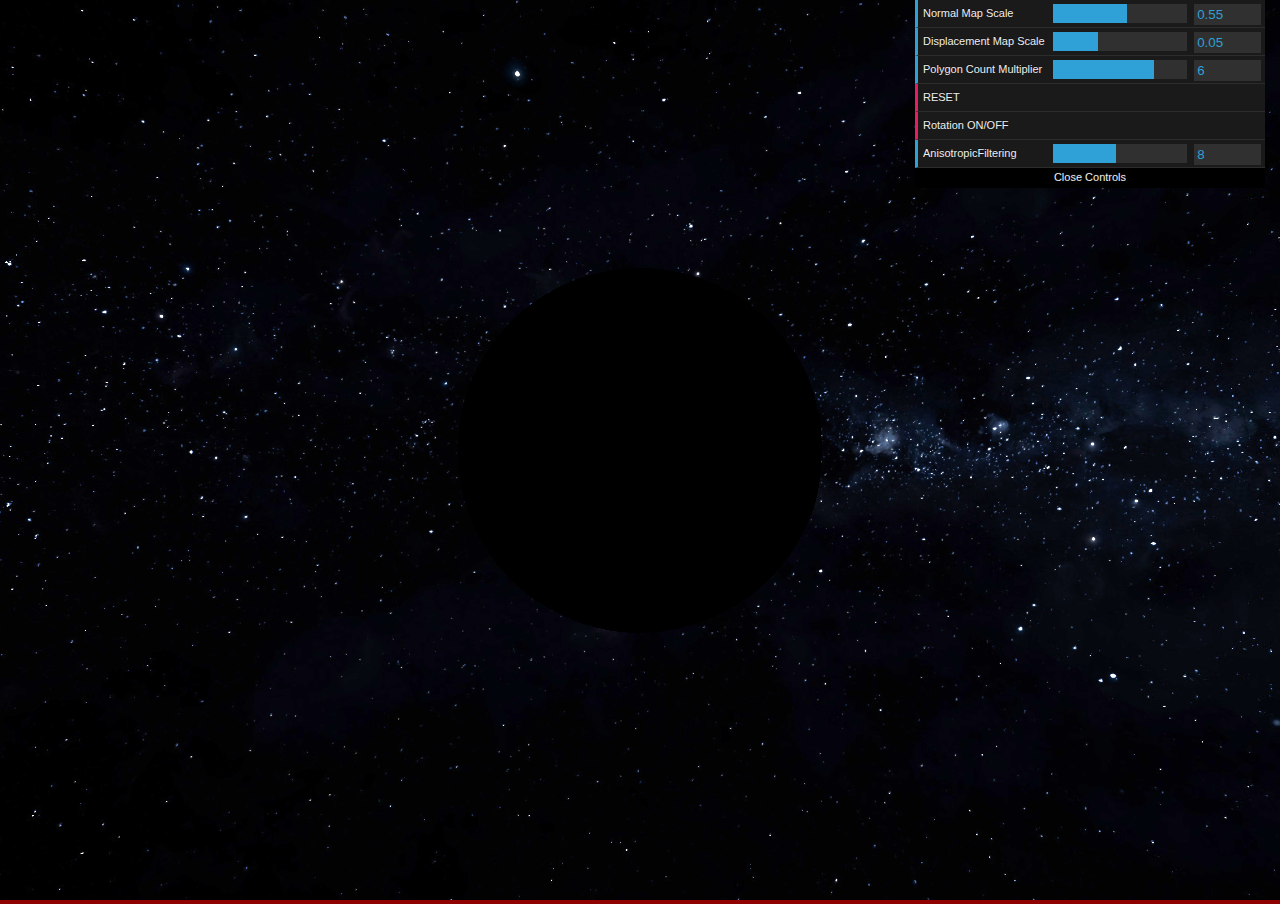
==== index.html @ debef27e "Moved repository" ====
<!DOCTYPE html>
<!-- Tutorial on https://threejs.org/docs/index.html#manual/introduction/Creating-a-scene -->
<html>
	<head>
		<meta charset=utf-8>
		<meta name="author" content="TO CHANGE">
		<meta name="viewport" content="width=device-width, initial-scale=1.0">
		<title>TestExperience</title>
        <link rel="stylesheet" title="switch" href="css/stylesheet.css">
	</head>
	<body>
		<script src="js/three.min.js"></script> <!--latest version at http://threejs.org/build/three.min.js -->
		<script src="js/actualscript.js"></script>
        <script src="js/OrbitControls.min.js"></script> <!--Orbit controler from https://github.com/mrdoob/three.js/blob/dev/examples/js/controls/OrbitControls.js -->
        <script src="js/dat.gui.min.js"></script>
		<script>
            main();
		</script>
	</body>
</html>
---- css/stylesheet.css ----
html, body {
    margin: 0;
    padding:0;
    overflow: hidden;
    background:#8f0000;
}

canvas {
    width: 100%;
    height: 100%;
}
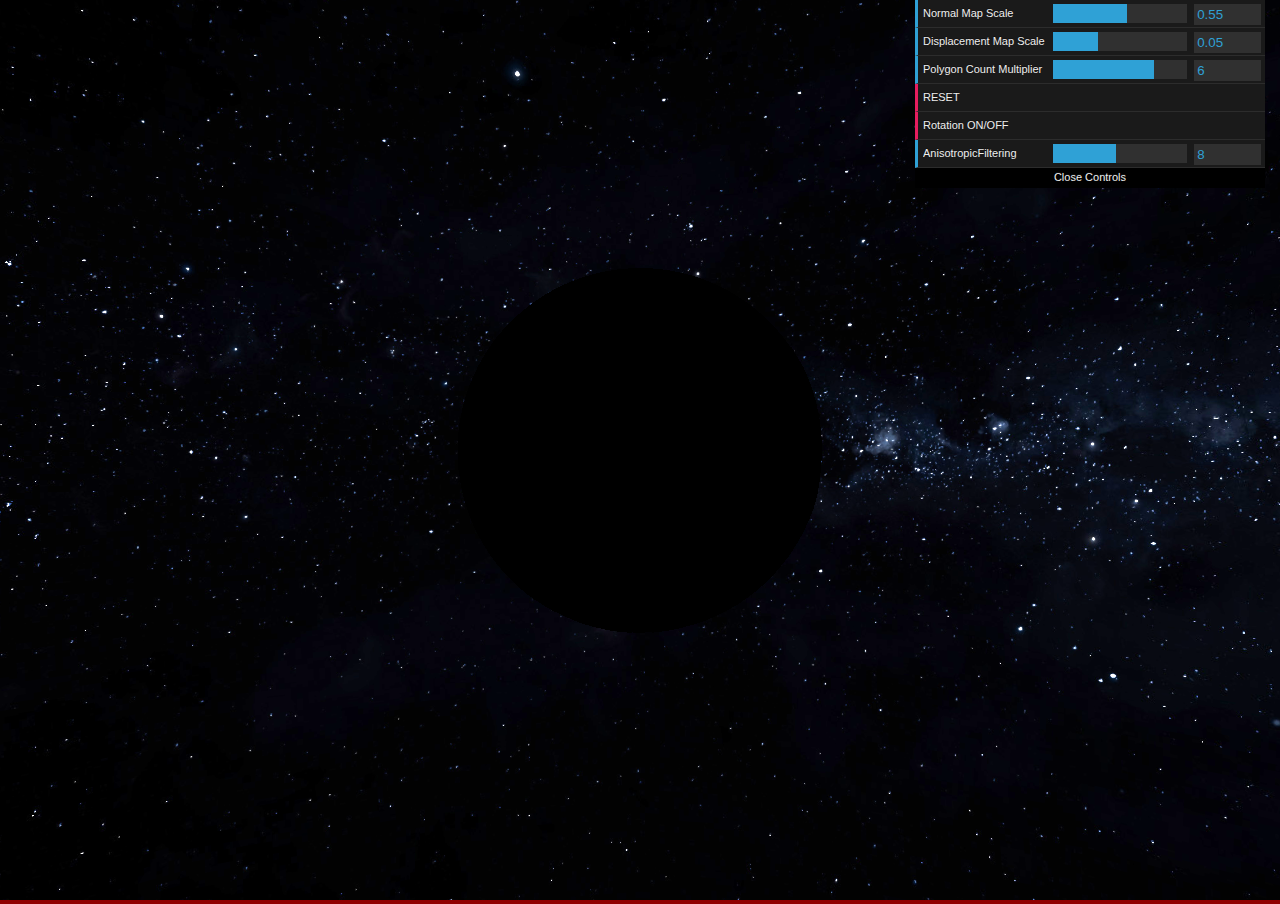
==== commit 4a8ed709: "Update index.html" ====
--- a/index.html
+++ b/index.html
@@ -5,7 +5,7 @@
 		<meta charset=utf-8>
 		<meta name="author" content="TO CHANGE">
 		<meta name="viewport" content="width=device-width, initial-scale=1.0">
-		<title>TestExperience</title>
+		<title>MarsJS</title>
         <link rel="stylesheet" title="switch" href="css/stylesheet.css">
 	</head>
 	<body>
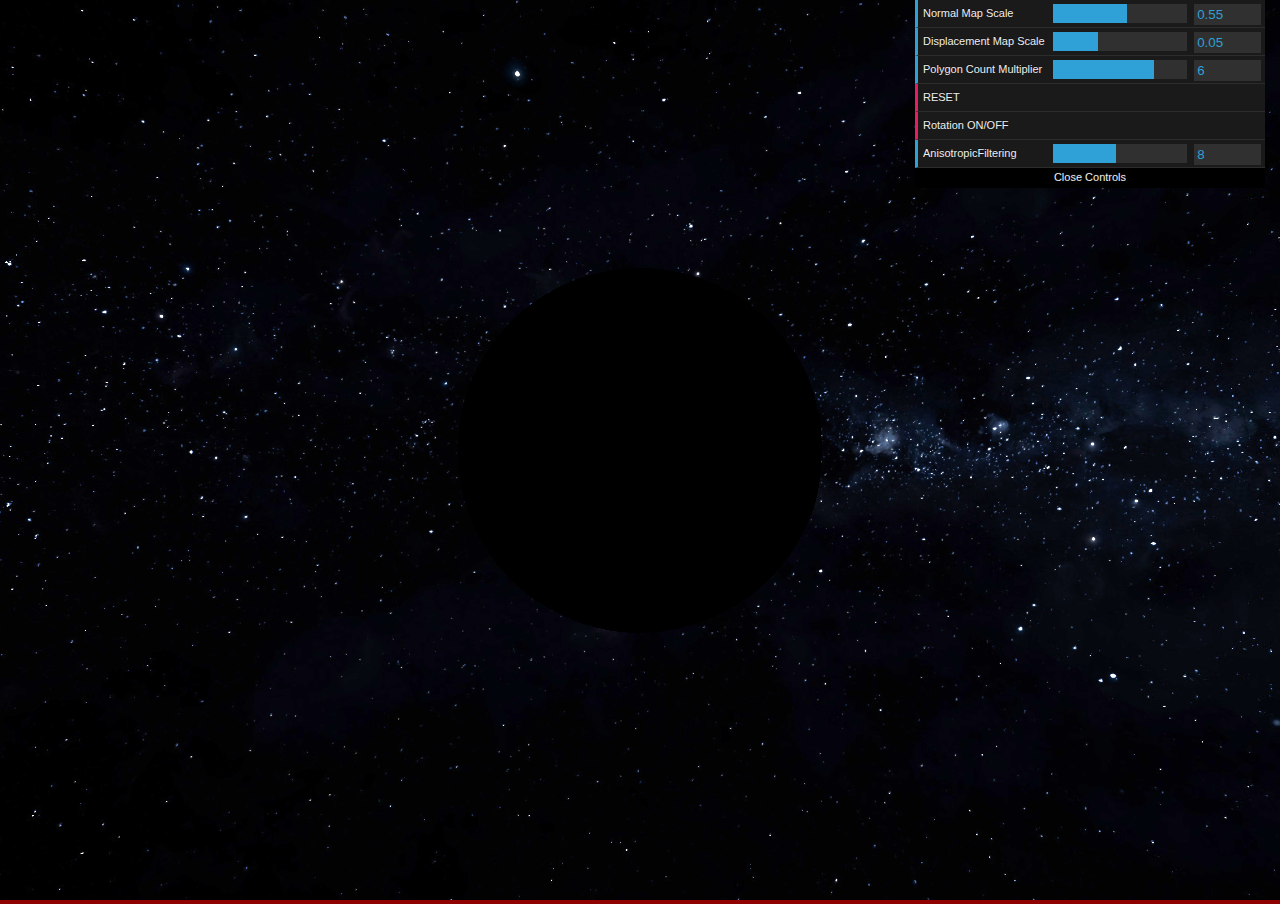
==== commit 7c6a3fae: "Force update" ====
--- a/index.html
+++ b/index.html
@@ -6,7 +6,8 @@
 		<meta name="author" content="TO CHANGE">
 		<meta name="viewport" content="width=device-width, initial-scale=1.0">
 		<title>MarsJS</title>
-        <link rel="stylesheet" title="switch" href="css/stylesheet.css">
+        	<link rel="stylesheet" title="switch" href="css/stylesheet.css">
+		<link rel="icon" type="image/png" href="favicon.ico">
 	</head>
 	<body>
 		<script src="js/three.min.js"></script> <!--latest version at http://threejs.org/build/three.min.js -->
@@ -14,7 +15,7 @@
         <script src="js/OrbitControls.min.js"></script> <!--Orbit controler from https://github.com/mrdoob/three.js/blob/dev/examples/js/controls/OrbitControls.js -->
         <script src="js/dat.gui.min.js"></script>
 		<script>
-            main();
+            main(); 
 		</script>
 	</body>
 </html>
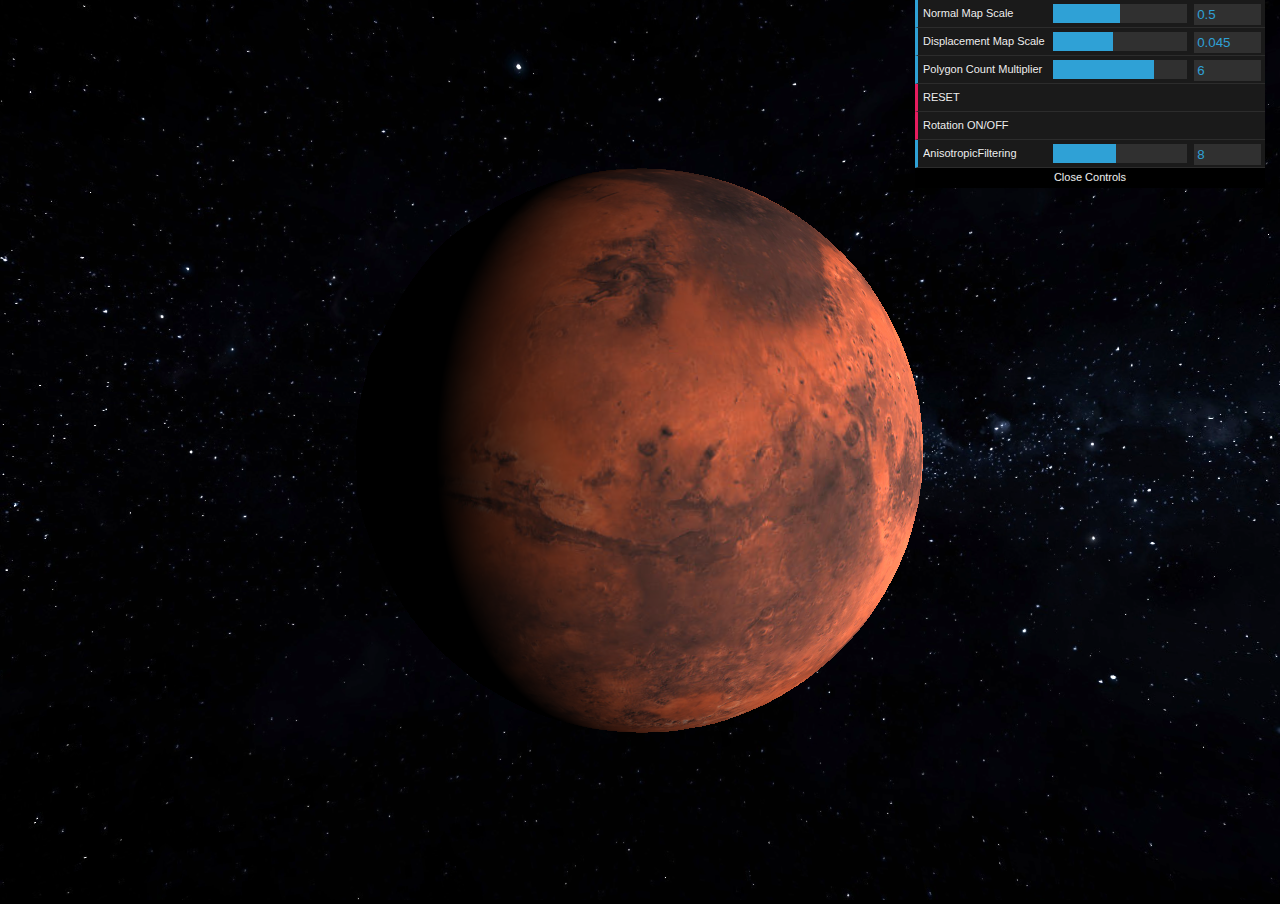
==== commit 37515303: "Fix mobile eventlistener error, adjust loading message size for mobile." ====
--- a/index.html
+++ b/index.html
@@ -1,21 +1,18 @@
 <!DOCTYPE html>
-<!-- Tutorial on https://threejs.org/docs/index.html#manual/introduction/Creating-a-scene -->
-<html>
-	<head>
-		<meta charset=utf-8>
-		<meta name="author" content="TO CHANGE">
-		<meta name="viewport" content="width=device-width, initial-scale=1.0">
-		<title>MarsJS</title>
-        	<link rel="stylesheet" title="switch" href="css/stylesheet.css">
-		<link rel="icon" type="image/png" href="favicon.ico">
-	</head>
-	<body>
-		<script src="js/three.min.js"></script> <!--latest version at http://threejs.org/build/three.min.js -->
-		<script src="js/actualscript.js"></script>
-        <script src="js/OrbitControls.min.js"></script> <!--Orbit controler from https://github.com/mrdoob/three.js/blob/dev/examples/js/controls/OrbitControls.js -->
-        <script src="js/dat.gui.min.js"></script>
-		<script>
-            main(); 
-		</script>
-	</body>
+<html lang="en">
+<head>
+	<meta charset=utf-8>
+	<meta name="author" content="https://github.com/KonscienceGit">
+	<meta name="viewport" content="width=device-width, initial-scale=1.0">
+	<title>MarsJS</title>
+	<link rel="stylesheet" title="switch" href="css/stylesheet.css">
+	<link rel="icon" type="image/png" href="favicon.ico">
+</head>
+<body>
+	<script src="js/three.min.js"></script> <!--latest version at https://threejs.org/build/three.min.js -->
+	<script src="js/actualscript.js"></script>
+	<script src="js/OrbitControls.min.js"></script> <!--Orbit controler from https://github.com/mrdoob/three.js/blob/dev/examples/js/controls/OrbitControls.js -->
+	<script src="js/dat.gui.min.js"></script>
+	<script>main();</script>
+</body>
 </html>
--- a/css/stylesheet.css
+++ b/css/stylesheet.css
@@ -1,11 +1,2 @@
-html, body {
-    margin: 0;
-    padding:0;
-    overflow: hidden;
-    background:#8f0000;
-}
-
-canvas {
-    width: 100%;
-    height: 100%;
-}
+html,body{margin:0;padding:0;overflow:hidden;background:#000000;}
+canvas{width:100%;height:100%;}
